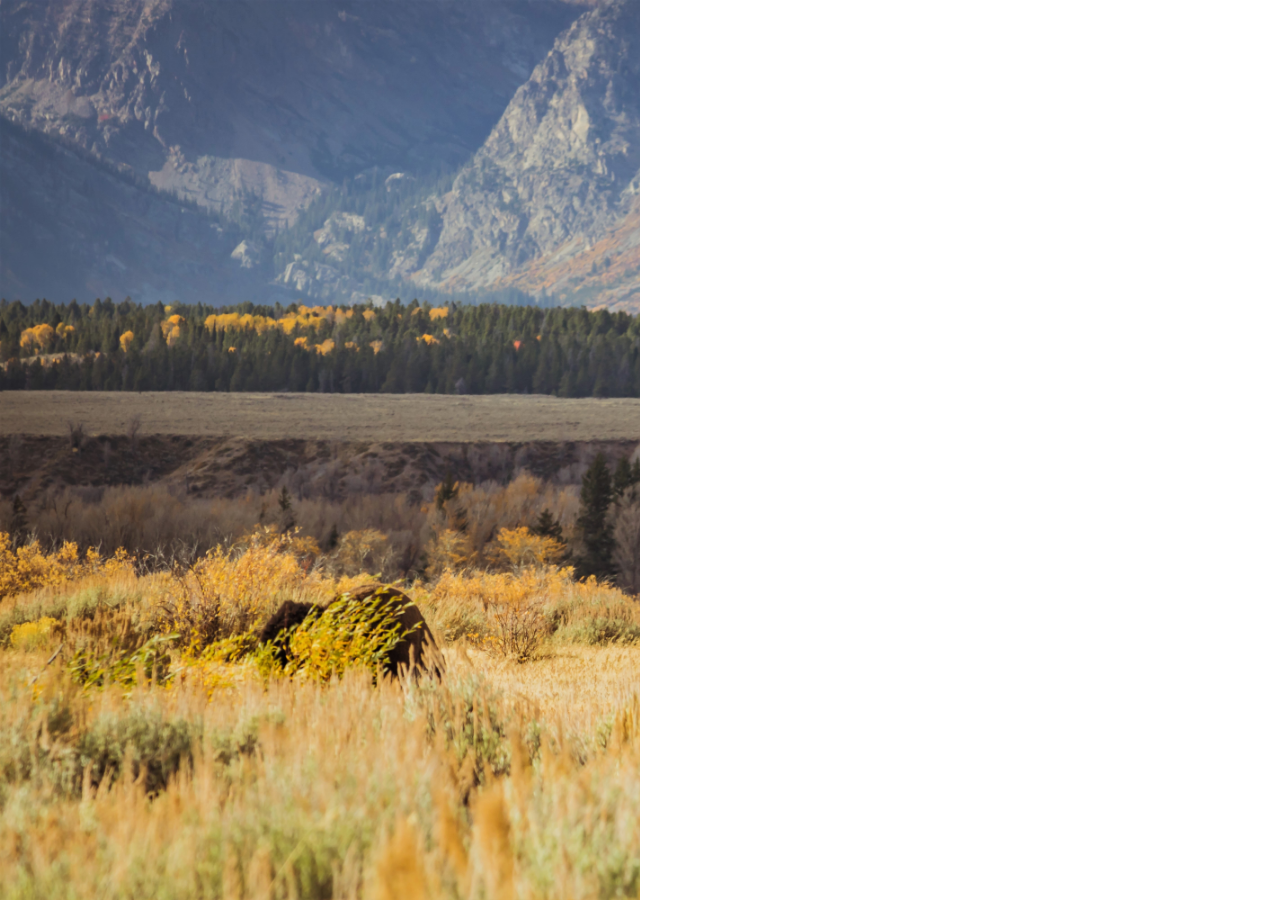
==== Exercise3/index.html @ 2d24c26d "first division with backgrounf" ====
<!DOCTYPE html>
<html lang="en">
<head>
    <link rel="stylesheet" type="text/css" href="css/myStyle.css">
    <title>Exercise 2</title>
</head>
<body>
<div class="basic-container">
    <div class="flex-container-2-divisions">
        <div class="wrapper-container-2-divisions" id="background_image1"></div>
        <div class="wrapper-container-2-divisions" id="background_image2"></div>
    </div>
    <div class="grid-4columns-3rows">
    </div>
</div>
</body>
</html>
---- Exercise3/css/myStyle.css ----
html, body{
    margin: 0;
    padding: 0;
}
.basic-container{
    height: 100vh;
    width: 100vw;
}

.basic-container .flex-container-2-divisions {
    display: flex;
    flex-direction: row;
    height: 100%;
}

.basic-container .flex-container-2-divisions .wrapper-container-2-divisions {
    background-size: cover;
    width: 50%;
    height: 100%;
}

#background_image1{
    background-image: url("../images/background-8.jpg");
}

#background_image2{
    background-image: url("../images/background-1.jpg");
}
/*.basic-container .flex-container-2-divisions .background_image1 {*/
/*    background-image: url("../images/background-1.jpg");*/
/*    width: 50%;*/
/*    height: 100%;*/
/*}*/
/*.basic-container .flex-container-2-divisions .background_image2 {*/
/*    background-image: url("../images/background-2.jpg");*/
/*    width: 50%;*/
/*    height: 100%;*/
/*}*/
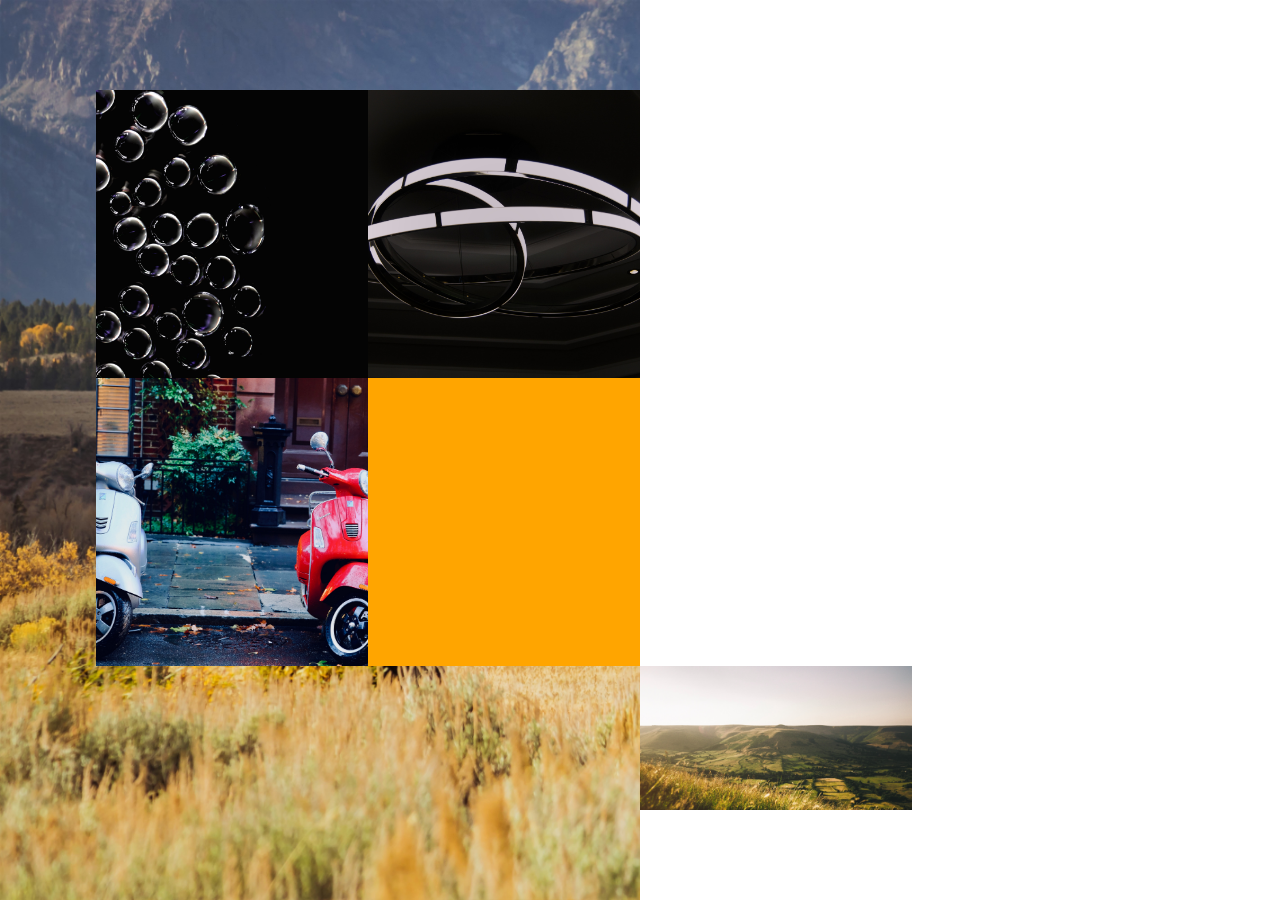
==== commit 2a2bfdcc: "Grid ready" ====
--- a/Exercise3/index.html
+++ b/Exercise3/index.html
@@ -6,11 +6,18 @@
 </head>
 <body>
 <div class="basic-container">
-    <div class="flex-container-2-divisions">
-        <div class="wrapper-container-2-divisions" id="background_image1"></div>
-        <div class="wrapper-container-2-divisions" id="background_image2"></div>
-    </div>
-    <div class="grid-4columns-3rows">
+    <div class="flex-container-2divisions">
+        <div class="wrapper-container-2-divisions" id="left_background_image"></div>
+        <div class="wrapper-container-2-divisions" id="right_background_image"></div>
+        <div class="grid-container">
+            <div class="grid-item grid-item-1x1" id="grid_image1"></div>
+            <div class="grid-item grid-item-1x2" id="grid_image2"></div>
+            <div class="grid-item grid-item-2x1" id="grid_image3"></div>
+            <div class="grid-item grid-item-2x2 solid_color_square"></div>
+            <div class="grid-item grid-item-3x1" id="grid_image4"></div>
+            <div class="grid-item grid-item-3x3" id="grid_image5"></div>
+            <div class="grid-item grid-item-3x4" id="grid_image6"></div>
+        </div>
     </div>
 </div>
 </body>
--- a/Exercise3/css/myStyle.css
+++ b/Exercise3/css/myStyle.css
@@ -3,36 +3,102 @@
     padding: 0;
 }
 .basic-container{
+    position: relative;
     height: 100vh;
     width: 100vw;
 }
 
-.basic-container .flex-container-2-divisions {
+.basic-container .flex-container-2divisions {
     display: flex;
-    flex-direction: row;
     height: 100%;
 }
 
-.basic-container .flex-container-2-divisions .wrapper-container-2-divisions {
+.basic-container .flex-container-2divisions .wrapper-container-2-divisions {
     background-size: cover;
+    background-repeat: no-repeat;
     width: 50%;
     height: 100%;
 }
 
-#background_image1{
+.basic-container .flex-container-2divisions .grid-container {
+    display: grid;
+    position: absolute;
+    grid-template-columns: 25% 25% 25% 25%;
+    grid-template-rows: 40% 40% 20%;
+    height: 80%;
+    width: 85%;
+
+    top: 50%;
+    left: 50%;
+    transform: translate(-50%, -50%);
+}
+
+.basic-container .flex-container-2divisions .grid-container .grid-item {
+    background-size: cover;
+    background-position: center;
+}
+
+.basic-container .flex-container-2divisions .grid-container .grid-item.grid-item-1x1 {
+    grid-row: 1 / 1;
+    grid-column: 1 / 1;
+}
+
+.basic-container .flex-container-2divisions .grid-container .grid-item.grid-item-1x2 {
+    grid-row: 1 / 1;
+    grid-column: 2 / 2;
+}
+
+.basic-container .flex-container-2divisions .grid-container .grid-item.grid-item-2x1 {
+    grid-row: 2 / 2;
+    grid-column: 1 / 1;
+}
+
+.basic-container .flex-container-2divisions .grid-container .grid-item.grid-item-2x2.solid_color_square {
+    grid-row: 2 / 2;
+    grid-column: 2 / 2;
+    background-color: orange;
+}
+
+.basic-container .flex-container-2divisions .grid-container .grid-item.grid-item-3x1 {
+    grid-row: 3 / 3;
+    grid-column: 1 / 3;
+}
+
+.basic-container .flex-container-2divisions .grid-container .grid-item.grid-item-3x3 {
+    grid-row: 3 / 3;
+    grid-column: 3 / 3;
+}
+
+.basic-container .flex-container-2divisions .grid-container .grid-item.grid-item-3x4 {
+    grid-row: 3 / 3;
+    grid-column: 4 / 4;
+}
+
+
+
+#left_background_image{
     background-image: url("../images/background-8.jpg");
 }
 
-#background_image2{
+#right_background_image{
     background-image: url("../images/background-1.jpg");
 }
-/*.basic-container .flex-container-2-divisions .background_image1 {*/
-/*    background-image: url("../images/background-1.jpg");*/
-/*    width: 50%;*/
-/*    height: 100%;*/
-/*}*/
-/*.basic-container .flex-container-2-divisions .background_image2 {*/
-/*    background-image: url("../images/background-2.jpg");*/
-/*    width: 50%;*/
-/*    height: 100%;*/
-/*}*/
+
+#grid_image1 {
+    background-image: url("../images/background-3.jpg");
+}
+#grid_image2 {
+    background-image: url("../images/background-2.jpg");
+}
+#grid_image3 {
+    background-image: url("../images/background-4.jpg");
+}
+#grid_image4 {
+    background-image: url("../images/background-5.jpg");
+}
+#grid_image5 {
+    background-image: url("../images/background-6.jpg");
+}
+#grid_image6 {
+    background-image: url("../images/background-7.jpg");
+}
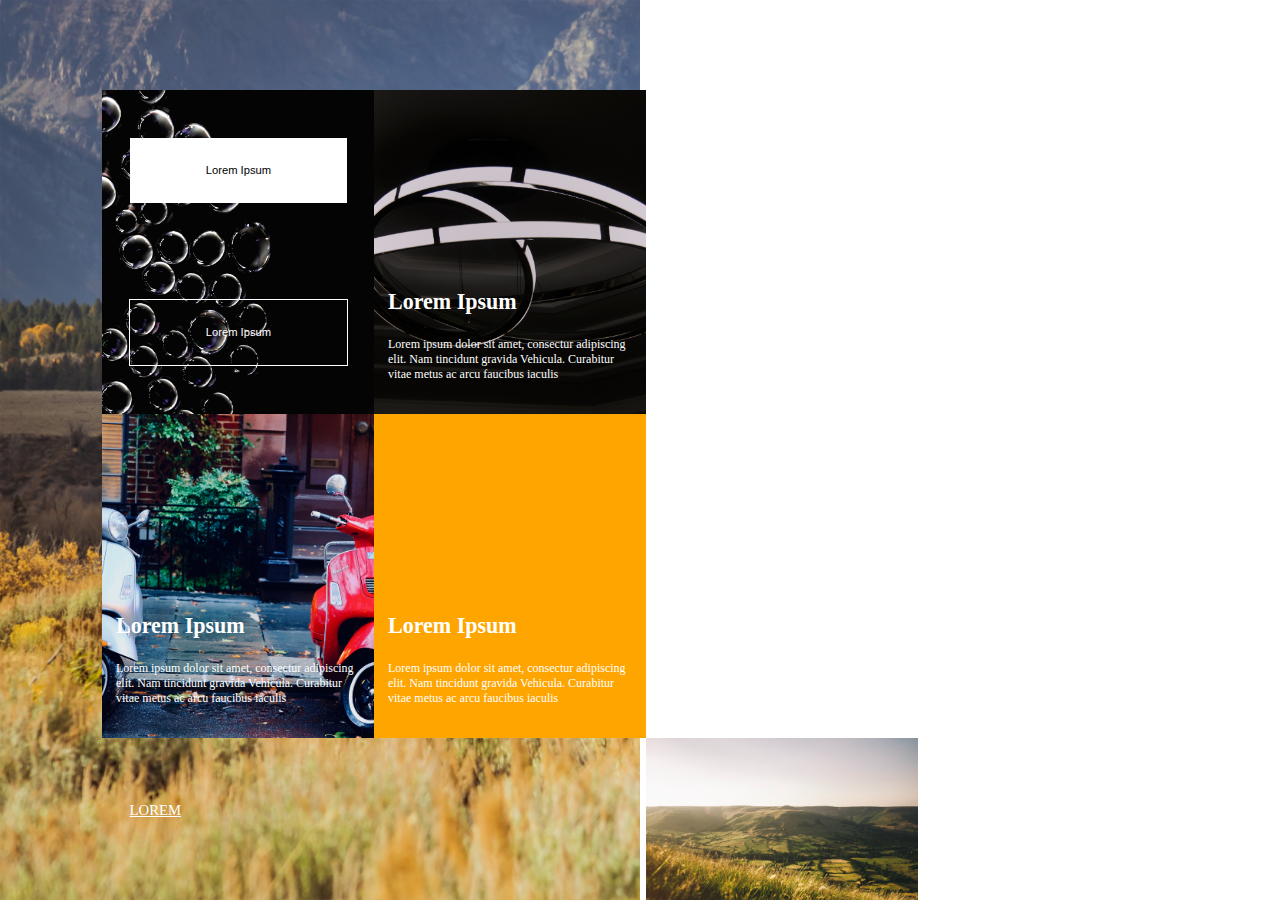
==== commit 4ec4d00a: "third exercise ready" ====
--- a/Exercise3/index.html
+++ b/Exercise3/index.html
@@ -8,15 +8,63 @@
 <div class="basic-container">
     <div class="flex-container-2divisions">
         <div class="wrapper-container-2-divisions" id="left_background_image"></div>
-        <div class="wrapper-container-2-divisions" id="right_background_image"></div>
+        <div class="wrapper-container-2-divisions" id="right_background_image">
+        </div>
         <div class="grid-container">
-            <div class="grid-item grid-item-1x1" id="grid_image1"></div>
-            <div class="grid-item grid-item-1x2" id="grid_image2"></div>
-            <div class="grid-item grid-item-2x1" id="grid_image3"></div>
-            <div class="grid-item grid-item-2x2 solid_color_square"></div>
-            <div class="grid-item grid-item-3x1" id="grid_image4"></div>
+            <div class="grid-item grid-item-1x1" id="grid_image1">
+                <div class="text-box1">
+                    <text>Lorem Ipsum</text>
+                </div>
+                <div class="text-box2">
+                    <text>Lorem Ipsum</text>
+                </div>
+            </div>
+            <div class="grid-item grid-item-1x2" id="grid_image2">
+                <div class="text-style inner-text">
+                    <text class="title">Lorem Ipsum</text>
+                    <text class="description-text">Lorem ipsum dolor sit amet, consectur adipiscing elit. Nam tincidunt
+                        gravida Vehicula. Curabitur vitae metus ac arcu faucibus iaculis</text>
+                </div>
+            </div>
+            <div class="grid-item grid-item-2x1" id="grid_image3">
+                <div class="text-style inner-text">
+                    <text class="title">Lorem Ipsum</text>
+                    <text class="description-text">Lorem ipsum dolor sit amet, consectur adipiscing elit. Nam tincidunt
+                        gravida Vehicula. Curabitur vitae metus ac arcu faucibus iaculis</text>
+                </div>
+            </div>
+            <div class="grid-item grid-item-2x2 solid_color_square">
+                <div class="text-style inner-text">
+                    <text class="title">Lorem Ipsum</text>
+                    <text class="description-text">Lorem ipsum dolor sit amet, consectur adipiscing elit. Nam tincidunt
+                        gravida Vehicula. Curabitur vitae metus ac arcu faucibus iaculis</text>
+                </div>
+            </div>
+            <div class="grid-item grid-item-3x1" id="grid_image4">
+                <div class="text-style title-with-border">
+                    <text class="line-figure">LOREM</text>
+                </div>
+            </div>
             <div class="grid-item grid-item-3x3" id="grid_image5"></div>
             <div class="grid-item grid-item-3x4" id="grid_image6"></div>
+            <div class="grid-item grid-item-4X4">
+                <div class="text-style inner-text">
+                    <text class="line-figure">LOREM</text>
+                    <text class="title">Lorem Ipsum</text>
+                    <text class="description-text">Lorem ipsum dolor sit amet, consectetur adipiscing elit, sed do eiusmod
+                        tempor incididunt ut labore et dolore magna aliqua. Dolor sed viverra ipsum nunc aliquet bibendum
+                        enim. In massa tempor nec feugiat. Nunc aliquet bibendum enim facilisis gravida. Nisl nunc mi ipsum
+                        faucibus vitae aliquet nec ullamcorper. Amet luctus venenatis lectus magna fringilla. Volutpat
+                        maecenas volutpat blandit aliquam etiam erat velit scelerisque in. Egestas egestas fringilla
+                        phasellus faucibus scelerisque eleifend. Sagittis orci a scelerisque purus semper eget duis.
+                        Nulla pharetra diam sit amet nisl suscipit. Sed adipiscing diam donec adipiscing tristique
+                        risus nec feugiat in. Fusce ut placerat orci nulla. Pharetra vel turpis nunc eget lorem dolor.
+                        Tristique senectus et netus et malesuada.</text>
+                    <div class="text-box2">
+                        <text>Lorem Ipsum</text>
+                    </div>
+                </div>
+            </div>
         </div>
     </div>
 </div>
--- a/Exercise3/css/myStyle.css
+++ b/Exercise3/css/myStyle.css
@@ -3,12 +3,55 @@
     padding: 0;
 }
 .basic-container{
-    position: relative;
     height: 100vh;
     width: 100vw;
 }
 
+.text-style {
+    font-family: Times, "Times New Roman", serif;
+    color: white;
+    display: flex;
+    margin: auto;
+    height: 90%;
+    width: 90%;
+}
+
+.inner-text {
+    flex-direction: column;
+    justify-content: flex-end;
+}
+
+.title {
+    font-weight: bold;
+    font-size: 3ex;
+    margin-bottom: 9%;
+}
+
+.description-text {
+    font-size: 75%;
+}
+
+.title-with-border {
+    align-items: center;
+    font-size: 2ex;
+}
+
+.line-figure {
+    text-decoration: underline white;
+}
+
+.text-box2 {
+    color: white;
+    border-style: solid;
+    border-width: thin;
+    display: flex;
+    justify-content: center;
+    align-items: center;
+}
+
+
 .basic-container .flex-container-2divisions {
+    position: relative;
     display: flex;
     height: 100%;
 }
@@ -25,12 +68,10 @@
     position: absolute;
     grid-template-columns: 25% 25% 25% 25%;
     grid-template-rows: 40% 40% 20%;
-    height: 80%;
+    height: 90%;
     width: 85%;
-
-    top: 50%;
-    left: 50%;
-    transform: translate(-50%, -50%);
+    top: 10%;
+    left: 8%;
 }
 
 .basic-container .flex-container-2divisions .grid-container .grid-item {
@@ -41,11 +82,35 @@
 .basic-container .flex-container-2divisions .grid-container .grid-item.grid-item-1x1 {
     grid-row: 1 / 1;
     grid-column: 1 / 1;
+
+    display: flex;
+    align-items: center;
+    flex-direction: column;
+    justify-content: space-around;
+
+    font-family: sans-serif;
+    font-size: 70%;
+}
+
+.basic-container .flex-container-2divisions .grid-container .grid-item.grid-item-1x1 .text-box1{
+    background-color: white;
+    width: 80%;
+    height: 20%;
+    display: flex;
+    justify-content: center;
+    align-items: center;
+
+}
+
+.basic-container .flex-container-2divisions .grid-container .grid-item.grid-item-1x1 .text-box2{
+    width: 80%;
+    height: 20%;
 }
 
 .basic-container .flex-container-2divisions .grid-container .grid-item.grid-item-1x2 {
     grid-row: 1 / 1;
     grid-column: 2 / 2;
+
 }
 
 .basic-container .flex-container-2divisions .grid-container .grid-item.grid-item-2x1 {
@@ -74,6 +139,21 @@
     grid-column: 4 / 4;
 }
 
+.basic-container .flex-container-2divisions .grid-container .grid-item.grid-item-4X4 {
+    grid-row: 1 / 3;
+    grid-column: 3 / 5;
+}
+
+.basic-container .flex-container-2divisions .grid-container .grid-item.grid-item-4X4 .text-style.inner-text{
+    justify-content: space-evenly;
+    margin-left: 10%;
+    height: 65%;
+}
+
+.basic-container .flex-container-2divisions .grid-container .grid-item.grid-item-4X4 .text-box2{
+    width: 30%;
+    height: 10%;
+}
 
 
 #left_background_image{
